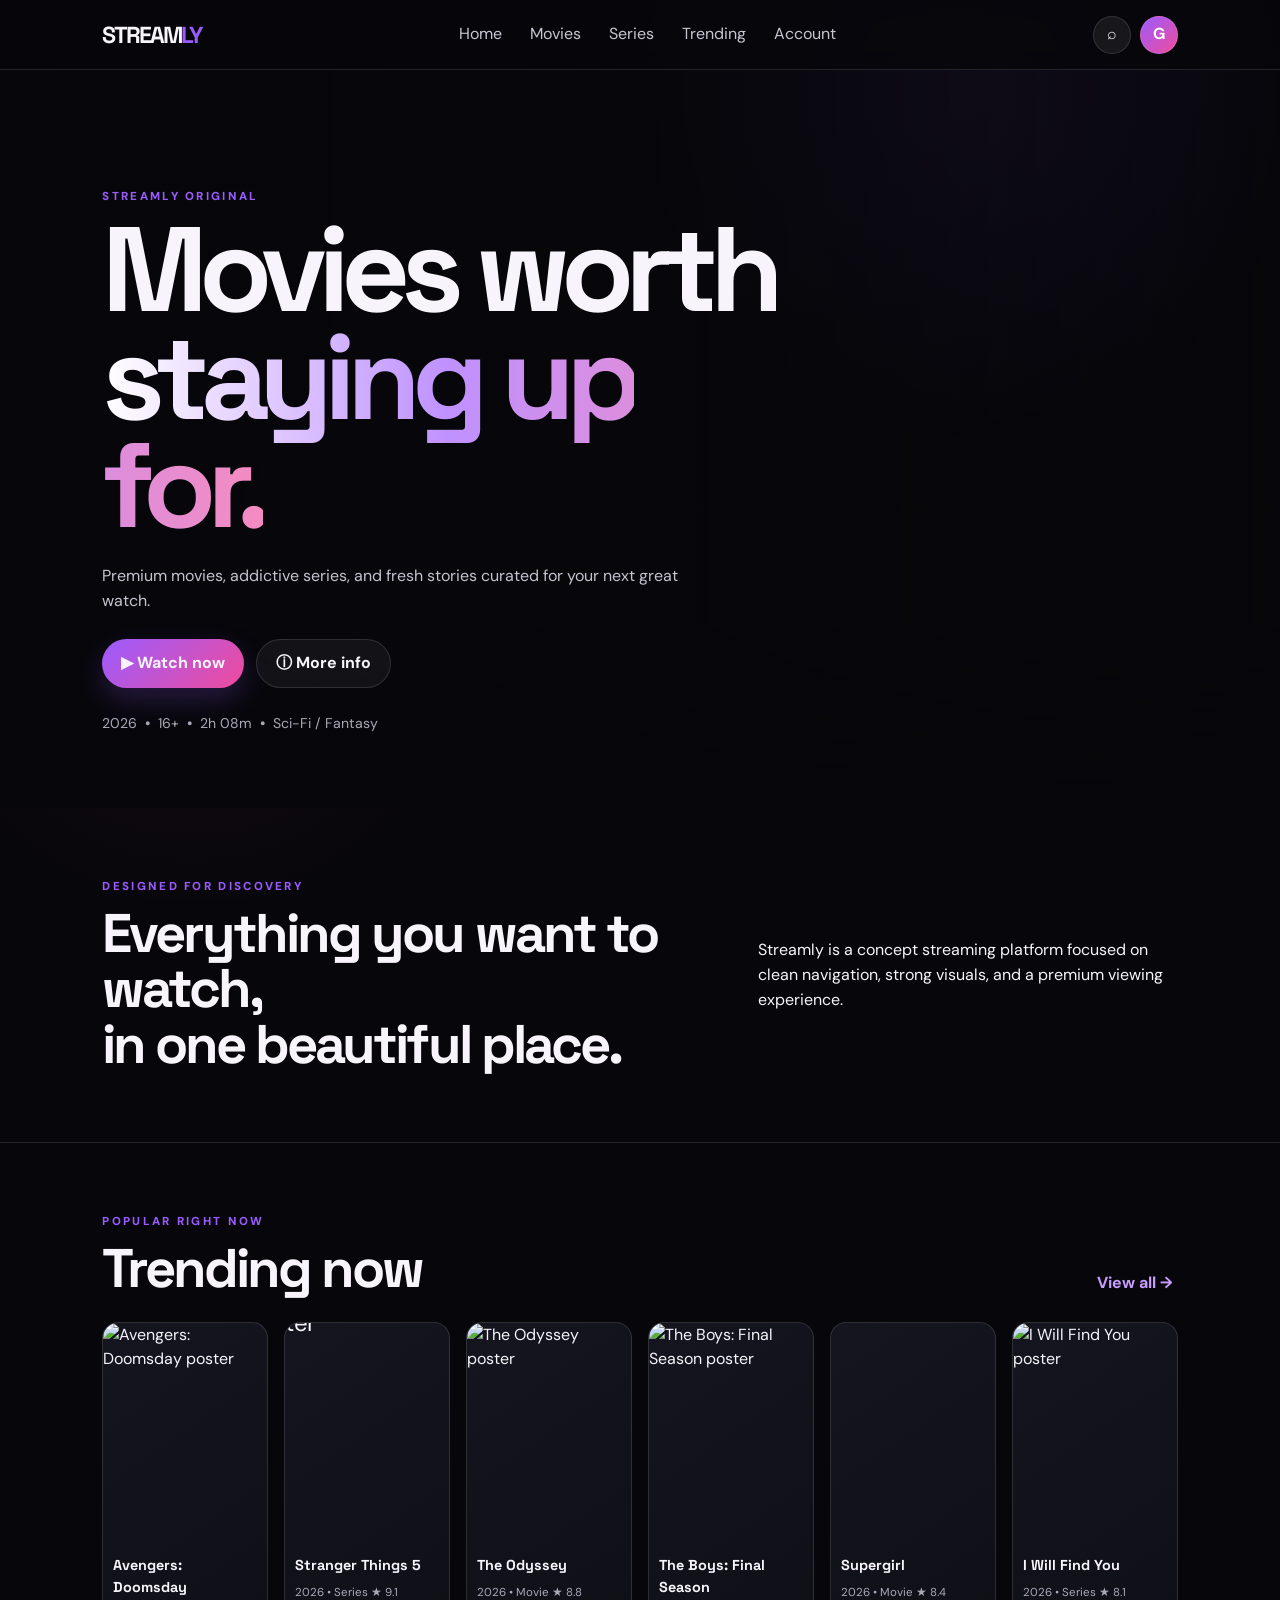
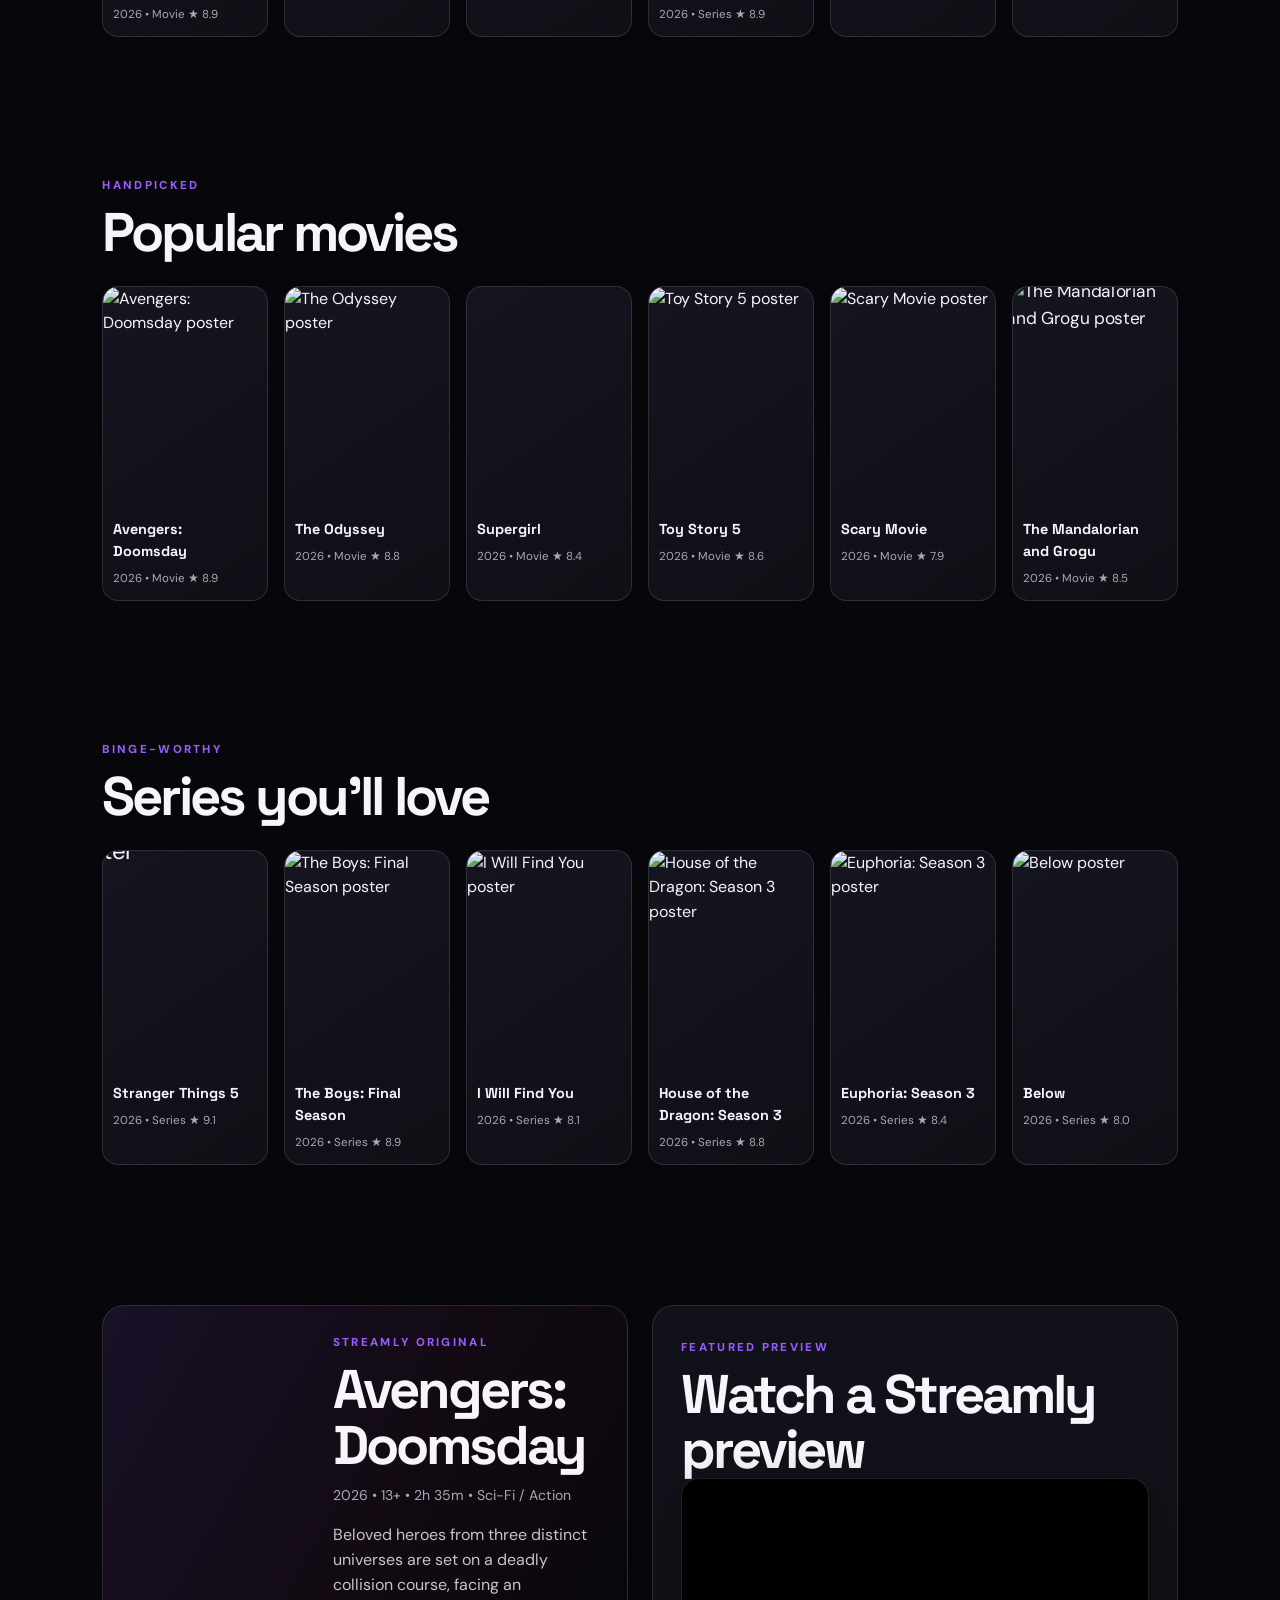
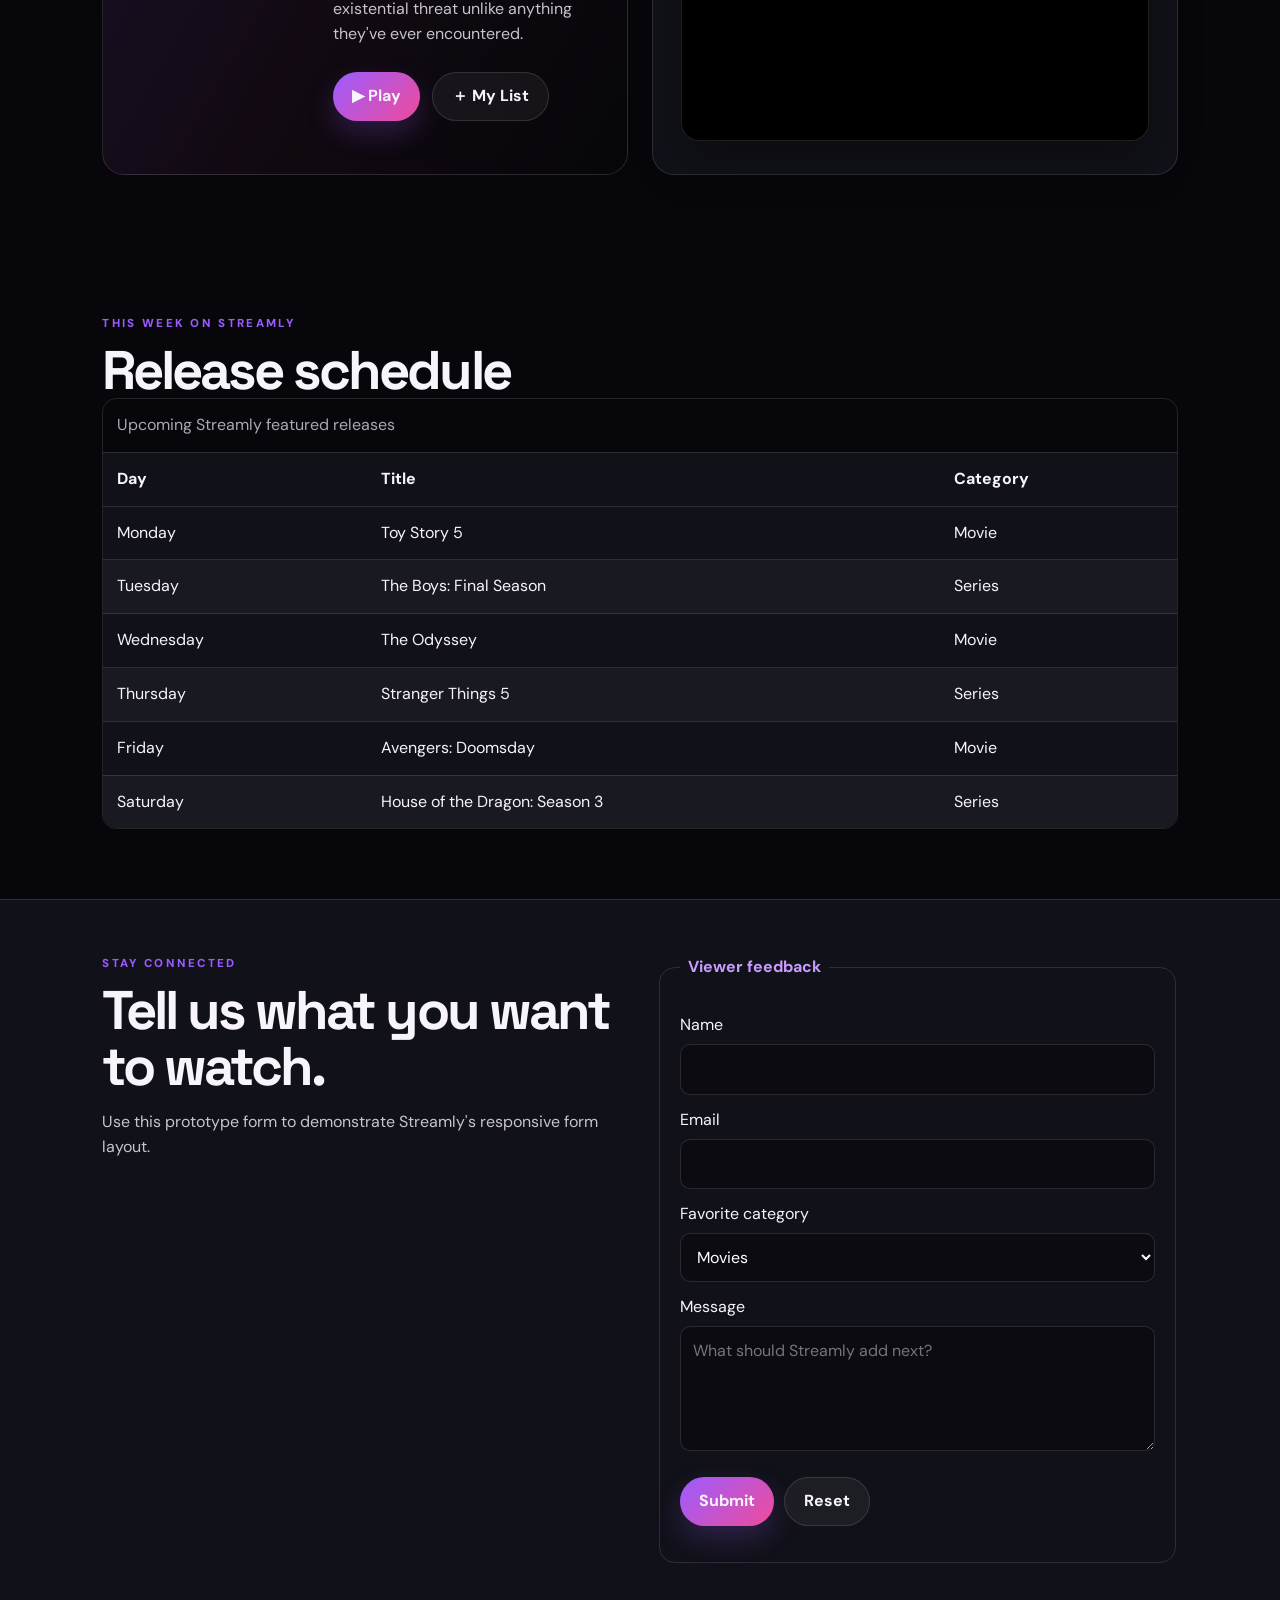
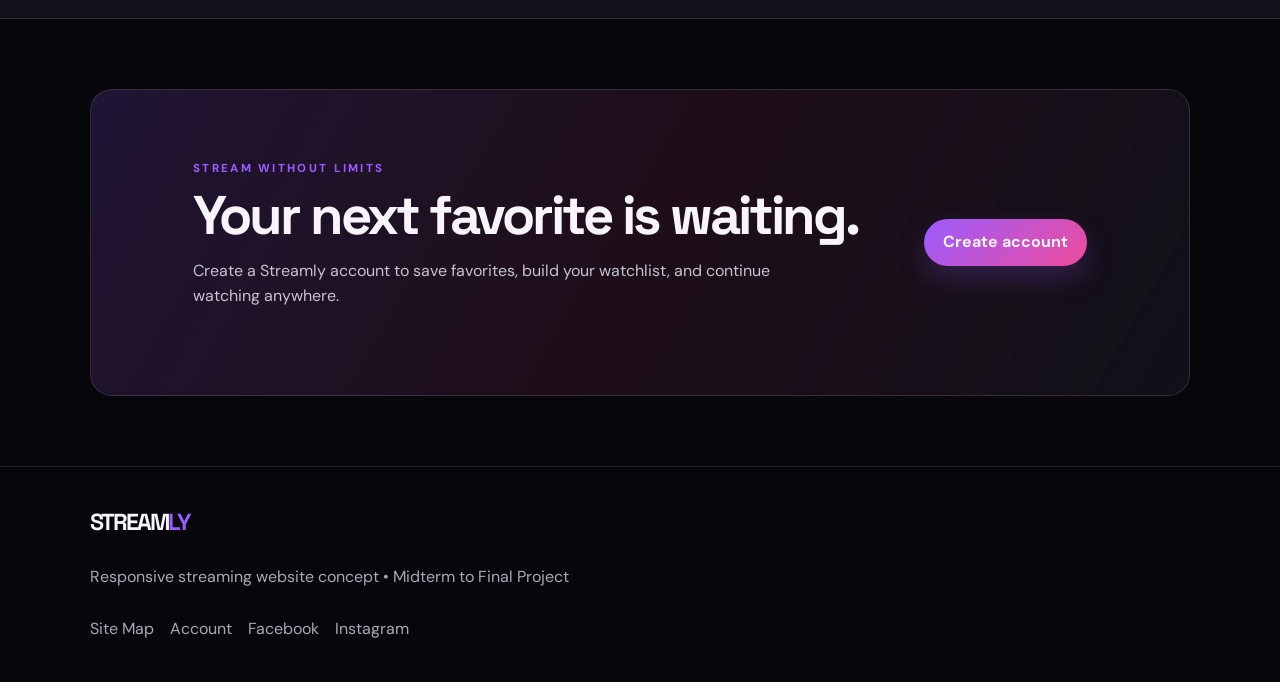
==== index.html @ 37e9ba1f "Add Streamly website" ====
<!DOCTYPE html>
<html lang="en">
<head>
  <meta charset="UTF-8">
  <meta name="viewport" content="width=device-width, initial-scale=1.0">
  <meta name="description" content="Streamly is a responsive streaming discovery website for movies and series.">
  <title>Streamly | Movies, Series & Trending Stories</title>
  <link rel="icon" href="data:image/svg+xml,<svg xmlns='http://www.w3.org/2000/svg' viewBox='0 0 100 100'><text y='.9em' font-size='90'>▶</text></svg>">
  <link rel="preconnect" href="https://fonts.googleapis.com">
  <link rel="preconnect" href="https://fonts.gstatic.com" crossorigin>
  <link href="https://fonts.googleapis.com/css2?family=DM+Sans:wght@400;500;600;700&family=Space+Grotesk:wght@500;600;700&display=swap" rel="stylesheet">
  <link rel="stylesheet" href="style.css">
</head>
<body>
  <a class="skip-link" href="#main">Skip to content</a>

  <header class="nav">
    <a href="#home" class="brand" aria-label="Streamly home">STREAM<span>LY</span></a>
    <button class="menu-toggle" id="menuToggle" aria-label="Open navigation" aria-expanded="false">☰</button>
    <nav id="mainNav" aria-label="Primary navigation">
      <a href="#home">Home</a>
      <a href="#movies">Movies</a>
      <a href="#series">Series</a>
      <a href="#trending">Trending</a>
      <a href="#account">Account</a>
    </nav>
    <div class="nav-right">
      <button id="openSearch" class="icon" aria-label="Search">⌕</button>
      <button class="avatar" id="accountButton" aria-label="Open account">G</button>
    </div>
  </header>

  <main id="main">
    <section id="home" class="hero">
      <div class="hero-copy">
        <span class="kicker">STREAMLY ORIGINAL</span>
        <h1>Movies worth<br><em>staying up for.</em></h1>
        <p>Premium movies, addictive series, and fresh stories curated for your next great watch.</p>
        <div class="actions">
          <button class="btn primary" data-play="Avengers: Doomsday">▶ Watch now</button>
          <a class="btn ghost" href="#details">ⓘ More info</a>
        </div>
        <div class="meta">2026 <b>•</b> 16+ <b>•</b> 2h 08m <b>•</b> Sci-Fi / Fantasy</div>
      </div>
    </section>

    <section class="intro section">
      <div>
        <span class="kicker">DESIGNED FOR DISCOVERY</span>
        <h2>Everything you want to watch,<br>in one beautiful place.</h2>
      </div>
      <p>Streamly is a concept streaming platform focused on clean navigation, strong visuals, and a premium viewing experience.</p>
    </section>

    <section id="trending" class="section">
      <div class="section-head">
        <div><span class="kicker">POPULAR RIGHT NOW</span><h2>Trending now</h2></div>
        <button class="text-btn" id="showAll">View all →</button>
      </div>
      <div id="trendingGrid" class="grid"></div>
    </section>

    <section id="movies" class="section">
      <div class="section-head">
        <div><span class="kicker">HANDPICKED</span><h2>Popular movies</h2></div>
      </div>
      <div id="moviesGrid" class="grid"></div>
    </section>

    <section id="series" class="section">
      <div class="section-head">
        <div><span class="kicker">BINGE-WORTHY</span><h2>Series you'll love</h2></div>
      </div>
      <div id="seriesGrid" class="grid"></div>
    </section>

    <section id="details" class="details section">
      <div class="detail-art" aria-hidden="true"></div>
      <div class="detail-copy">
        <span class="kicker">STREAMLY ORIGINAL</span>
        <h2>Avengers: Doomsday</h2>
        <div class="meta">2026 • 13+ • 2h 35m • Sci-Fi / Action</div>
        <p>Beloved heroes from three distinct universes are set on a deadly collision course, facing an existential threat unlike anything they've ever encountered.</p>
        <div class="actions">
          <button class="btn primary" data-play="Avengers: Doomsday">▶ Play</button>
          <button class="btn ghost" id="addWatch">＋ My List</button>
        </div>
      </div>
    </section>

    <section class="video-section section" aria-labelledby="preview-heading">
      <span class="kicker">FEATURED PREVIEW</span>
      <h2 id="preview-heading">Watch a Streamly preview</h2>
      <iframe
        src="https://www.youtube.com/embed/X1aFkAkFASk"
        title="Streamly featured preview"
        loading="lazy"
        allow="accelerometer; autoplay; clipboard-write; encrypted-media; gyroscope; picture-in-picture; web-share"
        referrerpolicy="strict-origin-when-cross-origin"
        allowfullscreen></iframe>
    </section>

    <section class="schedule section" aria-labelledby="schedule-heading">
      <span class="kicker">THIS WEEK ON STREAMLY</span>
      <h2 id="schedule-heading">Release schedule</h2>
      <div class="table-wrap">
        <table>
          <caption>Upcoming Streamly featured releases</caption>
          <thead><tr><th>Day</th><th>Title</th><th>Category</th></tr></thead>
          <tbody>
            <tr><td>Monday</td><td>Toy Story 5</td><td>Movie</td></tr>
            <tr><td>Tuesday</td><td>The Boys: Final Season</td><td>Series</td></tr>
            <tr><td>Wednesday</td><td>The Odyssey</td><td>Movie</td></tr>
            <tr><td>Thursday</td><td>Stranger Things 5</td><td>Series</td></tr>
            <tr><td>Friday</td><td>Avengers: Doomsday</td><td>Movie</td></tr>
            <tr><td>Saturday</td><td>House of the Dragon: Season 3</td><td>Series</td></tr>
          </tbody>
        </table>
      </div>
    </section>

    <section class="mobile-schedule section" aria-label="Mobile release schedule">
      <h2>This week</h2>
      <ul>
        <li><strong>Mon</strong> — Toy Story 5 · Movie</li>
        <li><strong>Tue</strong> — The Boys: Final Season · Series</li>
        <li><strong>Wed</strong> — The Odyssey · Movie</li>
        <li><strong>Thu</strong> — Stranger Things 5 · Series</li>
        <li><strong>Fri</strong> — Avengers: Doomsday · Movie</li>
        <li><strong>Sat</strong> — House of the Dragon: Season 3 · Series</li>
      </ul>
    </section>

    <section class="feedback section" aria-labelledby="feedback-heading">
      <div>
        <span class="kicker">STAY CONNECTED</span>
        <h2 id="feedback-heading">Tell us what you want to watch.</h2>
        <p>Use this prototype form to demonstrate Streamly's responsive form layout.</p>
      </div>
      <form id="feedbackForm">
        <fieldset>
          <legend>Viewer feedback</legend>
          <label for="name">Name</label>
          <input id="name" name="name" type="text" required>
          <label for="email">Email</label>
          <input id="email" name="email" type="email" required>
          <label for="interest">Favorite category</label>
          <select id="interest" name="interest">
            <option>Movies</option><option>Series</option><option>Documentaries</option><option>Animation</option>
          </select>
          <label for="message">Message</label>
          <textarea id="message" name="message" rows="4" placeholder="What should Streamly add next?"></textarea>
          <div class="form-actions"><button class="btn primary" type="submit">Submit</button><button class="btn ghost" type="reset">Reset</button></div>
          <p id="formStatus" role="status"></p>
        </fieldset>
      </form>
    </section>

    <section class="login-card section" id="account">
      <div>
        <span class="kicker">STREAM WITHOUT LIMITS</span>
        <h2>Your next favorite is waiting.</h2>
        <p>Create a Streamly account to save favorites, build your watchlist, and continue watching anywhere.</p>
      </div>
      <button class="btn primary" id="createAccount">Create account</button>
    </section>
  </main>

  <footer>
    <div class="brand">STREAM<span>LY</span></div>
    <p>Responsive streaming website concept • Midterm to Final Project</p>
    <div class="footer-links">
      <a href="sitemap.html">Site Map</a>
      <a href="#account">Account</a>
      <a href="https://www.facebook.com/" aria-label="Facebook">Facebook</a>
      <a href="https://www.instagram.com/" aria-label="Instagram">Instagram</a>
    </div>
  </footer>

  <div id="searchModal" class="modal" aria-hidden="true">
    <div class="modal-card" role="dialog" aria-modal="true" aria-labelledby="searchHeading">
      <button class="close" data-close="searchModal" aria-label="Close search">×</button>
      <span class="kicker">SEARCH STREAMLY</span>
      <h2 id="searchHeading">Find something to watch</h2>
      <label class="sr-only" for="search">Search movies and series</label>
      <input id="search" placeholder="Search movies and series...">
      <div id="results"></div>
    </div>
  </div>

  <div id="playerModal" class="modal" aria-hidden="true">
    <div class="player-card" role="dialog" aria-modal="true" aria-labelledby="playerTitle">
      <button class="close" data-close="playerModal" aria-label="Close player">×</button>
      <div class="player-screen" id="playerScreen"><div class="big-play">▶</div></div>
      <span class="kicker">NOW PLAYING</span>
      <h2 id="playerTitle">Avengers: Doomsday</h2>
      <p>Interactive prototype player screen.</p>
    </div>
  </div>

  <script src="script.js"></script>
</body>
</html>
---- style.css ----
/* STREAMLY — mobile-first responsive stylesheet (consolidated) */

/* ===== Variables & reset ===== */
:root {
  --bg: #07070b;
  --panel: #111119;
  --panel2: #171722;
  --line: rgba(255, 255, 255, .12);
  --text: #f7f5fb;
  --muted: #aaa8b7;
  --purple: #9b5cff;
  --pink: #ef4b9b;
  --focus: #f6bf3c;
}

* { box-sizing: border-box; }

html { scroll-behavior: smooth; }

body {
  margin: 0;
  background: var(--bg);
  color: var(--text);
  font-family: "DM Sans", sans-serif;
  line-height: 1.55;
}

img, video { max-width: 100%; display: block; }

a { text-decoration: none; color: inherit; }

button, input, select, textarea { font: inherit; }

.skip-link { position: absolute; left: -999px; top: 8px; }
.skip-link:focus {
  left: 8px;
  z-index: 100;
  background: #fff;
  color: #000;
  padding: 10px;
  border-radius: 8px;
}

body:before {
  content: "";
  position: fixed;
  inset: 0;
  pointer-events: none;
  background:
    radial-gradient(circle at 75% 10%, rgba(155, 92, 255, .10), transparent 28%),
    radial-gradient(circle at 15% 70%, rgba(239, 75, 155, .06), transparent 25%);
  z-index: -1;
}

/* ===== Navigation ===== */
.nav {
  position: sticky;
  top: 0;
  min-height: 70px;
  padding: 0 6%;
  display: flex;
  align-items: center;
  justify-content: space-between;
  gap: 14px;
  z-index: 50;
  background: rgba(7, 7, 11, .92);
  backdrop-filter: blur(10px);
  border-bottom: 1px solid var(--line);
}

.brand {
  font: 700 1.45rem "Space Grotesk", sans-serif;
  letter-spacing: -.08em;
}

.brand span, .kicker { color: var(--purple); }

nav {
  display: none;
  position: absolute;
  left: 0;
  right: 0;
  top: 70px;
  padding: 16px 6%;
  background: var(--panel);
  border-bottom: 1px solid var(--line);
  flex-direction: column;
  gap: 10px;
}

nav.open { display: flex; }

nav a { padding: 8px 0; color: #c8c6d0; }

.nav-right { display: flex; gap: 9px; }

.icon, .avatar, .menu-toggle {
  width: 38px;
  height: 38px;
  border: 1px solid var(--line);
  border-radius: 50%;
  color: white;
  background: #ffffff12;
  cursor: pointer;
}

.menu-toggle { display: grid; place-items: center; }

.avatar {
  background: linear-gradient(135deg, var(--purple), var(--pink));
  font-weight: 700;
}

/* ===== Hero ===== */
.hero {
  min-height: 82vh;
  padding: 115px 8% 70px;
  display: flex;
  align-items: center;
  background:
    linear-gradient(90deg, #07070b 0%, #07070bd9 44%, #07070b44 100%),
    linear-gradient(0deg, #07070b 0%, transparent 25%),
    url("https://images.unsplash.com/photo-1485846234645-a62644f84728?auto=format&fit=crop&w=1900&q=85") center/cover;
}

.hero-copy { max-width: 680px; }

.kicker {
  display: block;
  font-size: .72rem;
  font-weight: 800;
  letter-spacing: .2em;
  margin-bottom: 10px;
}

.hero h1, h1, h2, h3 { font-family: "Space Grotesk", sans-serif; }

.hero h1 {
  font-size: clamp(3.1rem, 12vw, 7.5rem);
  line-height: .9;
  letter-spacing: -.075em;
  margin: 0 0 24px;
}

.hero h1 em {
  font-style: normal;
  background: linear-gradient(90deg, #fff, #bf91ff, #f58bc0);
  background-clip: text;
  -webkit-background-clip: text;
  color: transparent;
}

.hero p, .detail-copy p, .login-card p, .feedback p {
  color: #c6c4ce;
  max-width: 580px;
}

/* ===== Buttons ===== */
.actions {
  display: flex;
  flex-wrap: wrap;
  gap: 12px;
  margin: 25px 0;
}

.btn {
  display: inline-flex;
  align-items: center;
  justify-content: center;
  min-height: 46px;
  padding: 11px 19px;
  border-radius: 999px;
  border: 1px solid var(--line);
  color: var(--text);
  font-weight: 700;
  cursor: pointer;
}

.primary {
  border: 0;
  background: linear-gradient(135deg, var(--purple), var(--pink));
  box-shadow: 0 12px 28px rgba(155, 92, 255, .22);
}

.ghost { background: rgba(255, 255, 255, .05); }

.meta {
  color: #aaa8b7;
  font-size: .88rem;
  display: flex;
  gap: 8px;
  flex-wrap: wrap;
}

/* ===== Sections ===== */
.section { padding: 70px 7%; }

.intro {
  display: grid;
  gap: 25px;
  border-bottom: 1px solid var(--line);
}

.intro h2, .section h2 {
  font-size: clamp(2rem, 5vw, 3.4rem);
  line-height: 1.02;
  letter-spacing: -.055em;
  margin: 0;
}

.section-head {
  display: flex;
  align-items: end;
  justify-content: space-between;
  gap: 20px;
  margin-bottom: 25px;
}

.text-btn {
  background: none;
  border: 0;
  color: #c99cff;
  font-weight: 700;
  cursor: pointer;
}

/* ===== Cards / grid ===== */
.grid {
  display: grid;
  grid-template-columns: repeat(2, minmax(0, 1fr));
  gap: 14px;
}

.card {
  background: linear-gradient(145deg, #151520, #0f0f16);
  border: 1px solid var(--line);
  border-radius: 16px;
  overflow: hidden;
  transition: transform .25s, box-shadow .25s;
}

.poster {
  margin: 0;
  aspect-ratio: 2/2.7;
  position: relative;
  overflow: hidden;
}

.poster img {
  width: 100%;
  height: 100%;
  object-fit: cover;
  transition: transform .35s;
}

/* Crop out the white frame baked into these poster files */
.poster img[alt^="Stranger Things 5"] { scale: 1.5; }
.poster img[alt^="Supergirl"] { scale: 1.42; }
.poster img[alt^="The Mandalorian"] { scale: 1.08; }

.play {
  position: absolute;
  left: 50%;
  top: 50%;
  transform: translate(-50%, -50%) scale(.9);
  width: 50px;
  height: 50px;
  border: 0;
  border-radius: 50%;
  background: #ffffffdc;
  color: #12121a;
  opacity: 0;
  cursor: pointer;
}

.card-info { padding: 12px; }

.card h3 { margin: 0 0 3px; font-size: 1rem; }

.card small { color: var(--muted); }

/* ===== Details + video ===== */
.details {
  display: grid;
  gap: 30px;
  background: linear-gradient(120deg, rgba(155, 92, 255, .12), rgba(239, 75, 155, .05), transparent);
}

.detail-art {
  min-height: 280px;
  border-radius: 20px;
  background: url("https://kimi-web-img.kimi.ai/img/m.media-amazon.com/e79cd769f4aa8137460dffd5020e8d9ed5634e03.jpg") center top / cover;
}

.detail-copy { align-self: center; }

.detail-copy .meta { margin: 12px 0 14px; }

.video-section video,
.video-section iframe {
  width: 100%;
  border: 1px solid var(--line);
  border-radius: 18px;
  background: #000;
  box-shadow: 0 18px 50px rgba(0, 0, 0, .35);
}

.media-note { color: var(--muted); font-size: .86rem; }

/* Featured pair wrapper (created by script.js) */
.compact-feature-grid {
  display: grid;
  grid-template-columns: 1fr;
  gap: 24px;
  align-items: stretch;
  width: 100%;
  max-width: none;
  margin: 0;
  padding: 70px 7%;
}

.compact-feature-grid .details,
.compact-feature-grid .video-section {
  max-width: none;
  min-width: 0;
  height: 100%;
  margin: 0;
  padding: 28px;
  border: 1px solid var(--line);
  border-radius: 22px;
}

/* Details card: portrait art left, text right */
.compact-feature-grid .details {
  grid-template-columns: minmax(0, .8fr) minmax(0, 1.2fr);
  gap: 24px;
  align-items: center;
}

.compact-feature-grid .detail-art {
  min-height: 0;
  aspect-ratio: 3 / 4;
  width: 100%;
}

/* Video card fills its column */
.compact-feature-grid .video-section {
  display: flex;
  flex-direction: column;
  justify-content: center;
  background: var(--panel);
}

.compact-feature-grid .video-section video,
.compact-feature-grid .video-section iframe {
  width: 100%;
  height: auto;
  max-height: none;
  aspect-ratio: 16 / 9;
  object-fit: cover;
}

/* ===== Schedule table ===== */
.table-wrap {
  overflow: auto;
  border: 1px solid var(--line);
  border-radius: 14px;
}

table {
  width: 100%;
  border-collapse: collapse;
  min-width: 560px;
  background: var(--panel);
}

caption { text-align: left; padding: 14px; color: var(--muted); }

th, td { padding: 14px; text-align: left; border-top: 1px solid var(--line); }

tbody tr:nth-child(even) { background: rgba(255, 255, 255, .035); }

.mobile-schedule ul { padding: 0; margin: 20px 0; list-style: none; }
.mobile-schedule li { padding: 12px 0; border-bottom: 1px solid var(--line); }

/* ===== Feedback form ===== */
.feedback {
  display: grid;
  gap: 30px;
  align-items: start;
  background: var(--panel);
  border-top: 1px solid var(--line);
  border-bottom: 1px solid var(--line);
}

.feedback > :first-child,
.feedback > :last-child { align-self: start; }

form { max-width: 620px; }

fieldset {
  border: 1px solid var(--line);
  border-radius: 16px;
  padding: 20px;
}

legend { padding: 0 8px; color: #c99cff; font-weight: 700; }

label { display: block; margin: 13px 0 6px; }

input, select, textarea {
  width: 100%;
  padding: 12px;
  border-radius: 10px;
  border: 1px solid var(--line);
  background: #0b0b11;
  color: white;
}

.form-actions { display: flex; gap: 10px; margin-top: 18px; }

/* ===== Account CTA ===== */
.login-card {
  margin: 70px 7%;
  padding: 32px;
  border: 1px solid var(--line);
  border-radius: 22px;
  background: linear-gradient(120deg, rgba(155, 92, 255, .17), rgba(239, 75, 155, .10), #111119);
  display: flex;
  flex-direction: column;
  gap: 22px;
  align-items: flex-start;
}

.login-card h2 { margin: 0; }
.login-card .btn { white-space: nowrap; }

/* ===== Footer ===== */
footer {
  padding: 40px 7%;
  border-top: 1px solid var(--line);
  display: grid;
  gap: 12px;
  color: var(--muted);
}

footer .brand { color: var(--text); }

.footer-links { display: flex; flex-wrap: wrap; gap: 16px; }

/* ===== Modals ===== */
.modal {
  position: fixed;
  inset: 0;
  background: rgba(0, 0, 0, .78);
  display: none;
  place-items: center;
  padding: 20px;
  z-index: 100;
}

.modal.active { display: grid; animation: fade .18s ease; }

.modal-card, .player-card {
  position: relative;
  width: min(700px, 100%);
  background: #111119;
  border: 1px solid var(--line);
  border-radius: 20px;
  padding: 28px;
  box-shadow: 0 30px 90px rgba(0, 0, 0, .5);
}

.close {
  position: absolute;
  right: 14px;
  top: 12px;
  width: 36px;
  height: 36px;
  border: 0;
  border-radius: 50%;
  background: #ffffff12;
  color: white;
  font-size: 1.5rem;
  cursor: pointer;
}

.modal input { margin: 10px 0; }

.result { padding: 12px; border-bottom: 1px solid var(--line); cursor: pointer; }

.player-screen {
  aspect-ratio: 16/9;
  border-radius: 12px;
  background:
    radial-gradient(circle at center, rgba(155, 92, 255, .5), transparent 30%),
    var(--preview-bg, url("https://kimi-web-img.kimi.ai/img/m.media-amazon.com/e79cd769f4aa8137460dffd5020e8d9ed5634e03.jpg")) center/cover;
  display: grid;
  place-items: center;
  margin-bottom: 20px;
}

.big-play {
  width: 72px;
  height: 72px;
  border-radius: 50%;
  display: grid;
  place-items: center;
  background: #ffffffdf;
  color: #111;
  font-size: 1.5rem;
}

/* ===== Utilities ===== */
.sr-only {
  position: absolute;
  width: 1px;
  height: 1px;
  overflow: hidden;
  clip: rect(0, 0, 0, 0);
  white-space: nowrap;
}

.hidden { display: none !important; }

@keyframes fade {
  from { opacity: 0; transform: translateY(8px); }
  to   { opacity: 1; transform: none; }
}

/* =====================================================
   TABLET (600px+)
   ===================================================== */
@media (min-width: 600px) {
  .menu-toggle { display: none; }

  nav {
    position: static;
    display: flex;
    flex-direction: row;
    padding: 0;
    background: none;
    border: 0;
    gap: 20px;
  }

  .nav { padding: 0 7%; }

  .grid { grid-template-columns: repeat(3, minmax(0, 1fr)); }

  .intro, .details, .feedback {
    grid-template-columns: 1.2fr .8fr;
    align-items: center;
  }

  .login-card {
    flex-direction: row;
    justify-content: space-between;
    align-items: center;
  }

  .mobile-schedule { display: none; }
}

/* =====================================================
   DESKTOP (900px+)
   ===================================================== */
@media (min-width: 900px) {
  .nav { padding: 0 8%; }

  nav { gap: 28px; }

  .grid {
    grid-template-columns: repeat(6, minmax(0, 1fr));
    gap: 16px;
  }

  .card-info { padding: 10px; }
  .card h3 { font-size: .9rem; }
  .card small { font-size: .72rem; }

  .section { padding: 70px 8%; }

  .details { grid-template-columns: 1.05fr .95fr; gap: 24px; }

  .feedback {
    grid-template-columns: 1fr 1fr;
    gap: 34px;
    padding-top: 55px;
    padding-bottom: 55px;
  }

  .feedback form { width: 100%; max-width: none; }

  /* Featured pair side by side */
  .compact-feature-grid {
    grid-template-columns: 1fr 1fr;
    padding: 70px 8%;
  }

  .card:hover {
    transform: translateY(-7px);
    box-shadow: 0 18px 40px rgba(0, 0, 0, .3);
  }

  .card:hover .poster img { transform: scale(1.06); }

  .card:hover .play {
    opacity: 1;
    transform: translate(-50%, -50%) scale(1);
  }

  nav a:hover, .footer-links a:hover { color: white; }

  .btn:hover { filter: brightness(1.1); transform: translateY(-1px); }
}

/* =====================================================
   LARGE DESKTOP (1300px+)
   ===================================================== */
@media (min-width: 1300px) {
  .section { padding-left: 8%; padding-right: 8%; }
  .nav { padding-left: 8%; padding-right: 8%; }
  .grid { gap: 22px; }
  .card-info { padding: 13px 14px; }
}

/* =====================================================
   PHONE (max 599px)
   ===================================================== */
@media (max-width: 599px) {
  .grid { grid-template-columns: repeat(2, minmax(0, 1fr)); }

  .table-wrap { display: none; }

  .feedback { grid-template-columns: 1fr; }

  .compact-feature-grid .details { grid-template-columns: 1fr; }

  .compact-feature-grid .detail-art { aspect-ratio: 16 / 9; }
}

/* =====================================================
   PRINT
   ===================================================== */
@media print {
  * {
    background: transparent !important;
    color: #000 !important;
    box-shadow: none !important;
  }

  .nav, .modal, .menu-toggle, .nav-right, .actions,
  .video-section, form, footer .footer-links {
    display: none !important;
  }

  body { font-size: 11pt; }

  .hero { min-height: auto; padding: 20px 0; }

  .section, .login-card { padding: 18px 0; margin: 0; border: 0; }

  .grid { grid-template-columns: repeat(2, 1fr); }

  .card { break-inside: avoid; border: 1px solid #777; }

  .detail-art { display: none; }

  a[href]:after { content: " (" attr(href) ")"; font-size: 8pt; }
}
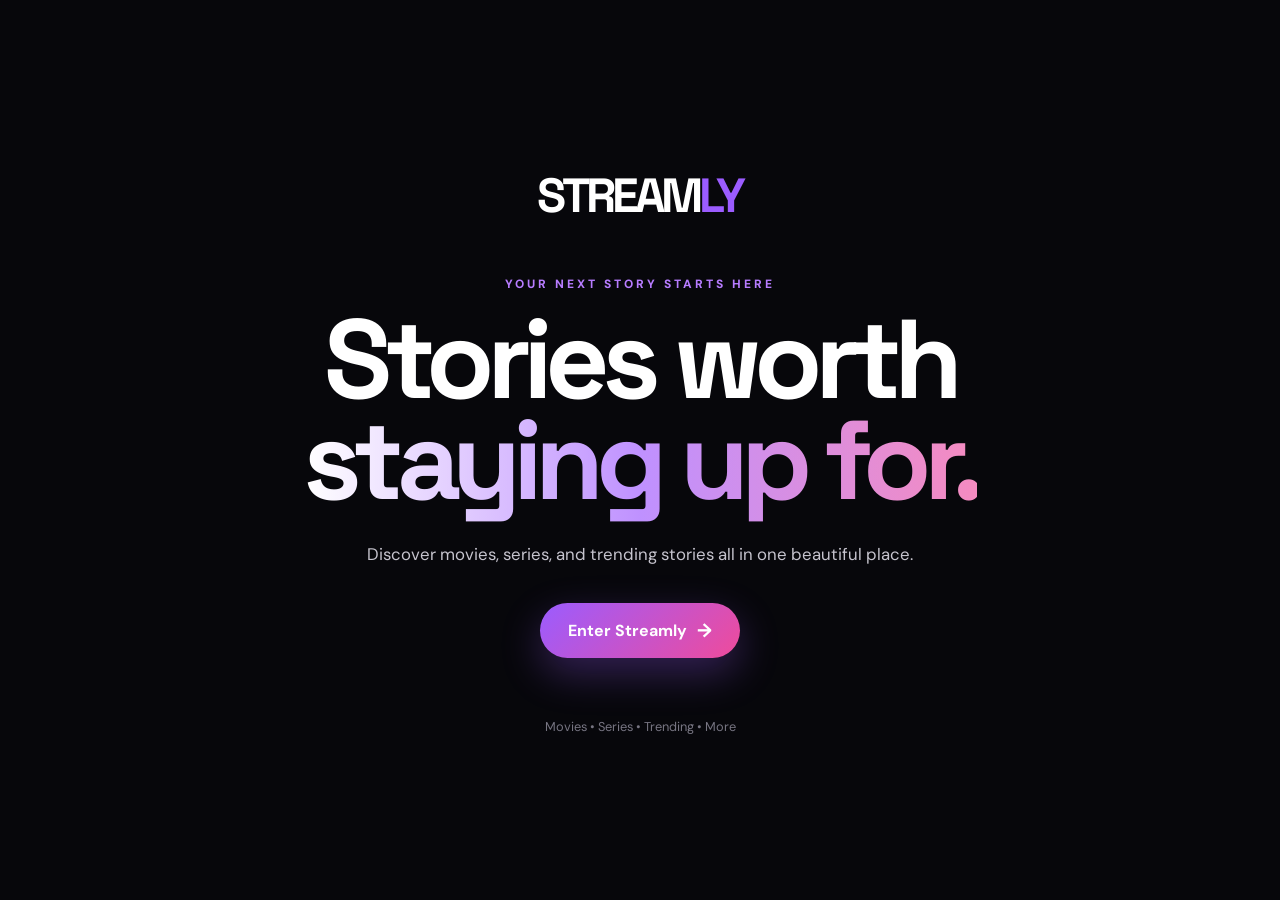
==== commit 71bd0e22: "Streamly site" ====
--- a/index.html
+++ b/index.html
@@ -1,203 +1,58 @@
 <!DOCTYPE html>
 <html lang="en">
 <head>
-  <meta charset="UTF-8">
-  <meta name="viewport" content="width=device-width, initial-scale=1.0">
-  <meta name="description" content="Streamly is a responsive streaming discovery website for movies and series.">
-  <title>Streamly | Movies, Series & Trending Stories</title>
-  <link rel="icon" href="data:image/svg+xml,<svg xmlns='http://www.w3.org/2000/svg' viewBox='0 0 100 100'><text y='.9em' font-size='90'>▶</text></svg>">
-  <link rel="preconnect" href="https://fonts.googleapis.com">
-  <link rel="preconnect" href="https://fonts.gstatic.com" crossorigin>
-  <link href="https://fonts.googleapis.com/css2?family=DM+Sans:wght@400;500;600;700&family=Space+Grotesk:wght@500;600;700&display=swap" rel="stylesheet">
-  <link rel="stylesheet" href="style.css">
+    <meta charset="UTF-8">
+    <meta name="viewport" content="width=device-width, initial-scale=1.0">
+
+    <title>Streamly | Watch Something Great</title>
+
+    <link rel="preconnect" href="https://fonts.googleapis.com">
+    <link rel="preconnect" href="https://fonts.gstatic.com" crossorigin>
+
+    <link
+        href="https://fonts.googleapis.com/css2?family=DM+Sans:wght@400;500;600;700&family=Space+Grotesk:wght@500;600;700&display=swap"
+        rel="stylesheet"
+    >
+
+    <link rel="stylesheet" href="./landing.css">
 </head>
+
 <body>
-  <a class="skip-link" href="#main">Skip to content</a>
 
-  <header class="nav">
-    <a href="#home" class="brand" aria-label="Streamly home">STREAM<span>LY</span></a>
-    <button class="menu-toggle" id="menuToggle" aria-label="Open navigation" aria-expanded="false">☰</button>
-    <nav id="mainNav" aria-label="Primary navigation">
-      <a href="#home">Home</a>
-      <a href="#movies">Movies</a>
-      <a href="#series">Series</a>
-      <a href="#trending">Trending</a>
-      <a href="#account">Account</a>
-    </nav>
-    <div class="nav-right">
-      <button id="openSearch" class="icon" aria-label="Search">⌕</button>
-      <button class="avatar" id="accountButton" aria-label="Open account">G</button>
-    </div>
-  </header>
+    <main class="landing">
 
-  <main id="main">
-    <section id="home" class="hero">
-      <div class="hero-copy">
-        <span class="kicker">STREAMLY ORIGINAL</span>
-        <h1>Movies worth<br><em>staying up for.</em></h1>
-        <p>Premium movies, addictive series, and fresh stories curated for your next great watch.</p>
-        <div class="actions">
-          <button class="btn primary" data-play="Avengers: Doomsday">▶ Watch now</button>
-          <a class="btn ghost" href="#details">ⓘ More info</a>
+        <div class="content">
+
+            <div class="logo">
+                STREAM<span>LY</span>
+            </div>
+
+            <span class="kicker">
+                YOUR NEXT STORY STARTS HERE
+            </span>
+
+            <h1>
+                Stories worth<br>
+                <em>staying up for.</em>
+            </h1>
+
+            <p class="description">
+                Discover movies, series, and trending stories
+                all in one beautiful place.
+            </p>
+
+            <a href="./home.html" class="enter-btn">
+                Enter Streamly
+                <span class="arrow">→</span>
+            </a>
+
+            <p class="footer-text">
+                Movies • Series • Trending • More
+            </p>
+
         </div>
-        <div class="meta">2026 <b>•</b> 16+ <b>•</b> 2h 08m <b>•</b> Sci-Fi / Fantasy</div>
-      </div>
-    </section>
 
-    <section class="intro section">
-      <div>
-        <span class="kicker">DESIGNED FOR DISCOVERY</span>
-        <h2>Everything you want to watch,<br>in one beautiful place.</h2>
-      </div>
-      <p>Streamly is a concept streaming platform focused on clean navigation, strong visuals, and a premium viewing experience.</p>
-    </section>
+    </main>
 
-    <section id="trending" class="section">
-      <div class="section-head">
-        <div><span class="kicker">POPULAR RIGHT NOW</span><h2>Trending now</h2></div>
-        <button class="text-btn" id="showAll">View all →</button>
-      </div>
-      <div id="trendingGrid" class="grid"></div>
-    </section>
-
-    <section id="movies" class="section">
-      <div class="section-head">
-        <div><span class="kicker">HANDPICKED</span><h2>Popular movies</h2></div>
-      </div>
-      <div id="moviesGrid" class="grid"></div>
-    </section>
-
-    <section id="series" class="section">
-      <div class="section-head">
-        <div><span class="kicker">BINGE-WORTHY</span><h2>Series you'll love</h2></div>
-      </div>
-      <div id="seriesGrid" class="grid"></div>
-    </section>
-
-    <section id="details" class="details section">
-      <div class="detail-art" aria-hidden="true"></div>
-      <div class="detail-copy">
-        <span class="kicker">STREAMLY ORIGINAL</span>
-        <h2>Avengers: Doomsday</h2>
-        <div class="meta">2026 • 13+ • 2h 35m • Sci-Fi / Action</div>
-        <p>Beloved heroes from three distinct universes are set on a deadly collision course, facing an existential threat unlike anything they've ever encountered.</p>
-        <div class="actions">
-          <button class="btn primary" data-play="Avengers: Doomsday">▶ Play</button>
-          <button class="btn ghost" id="addWatch">＋ My List</button>
-        </div>
-      </div>
-    </section>
-
-    <section class="video-section section" aria-labelledby="preview-heading">
-      <span class="kicker">FEATURED PREVIEW</span>
-      <h2 id="preview-heading">Watch a Streamly preview</h2>
-      <iframe
-        src="https://www.youtube.com/embed/X1aFkAkFASk"
-        title="Streamly featured preview"
-        loading="lazy"
-        allow="accelerometer; autoplay; clipboard-write; encrypted-media; gyroscope; picture-in-picture; web-share"
-        referrerpolicy="strict-origin-when-cross-origin"
-        allowfullscreen></iframe>
-    </section>
-
-    <section class="schedule section" aria-labelledby="schedule-heading">
-      <span class="kicker">THIS WEEK ON STREAMLY</span>
-      <h2 id="schedule-heading">Release schedule</h2>
-      <div class="table-wrap">
-        <table>
-          <caption>Upcoming Streamly featured releases</caption>
-          <thead><tr><th>Day</th><th>Title</th><th>Category</th></tr></thead>
-          <tbody>
-            <tr><td>Monday</td><td>Toy Story 5</td><td>Movie</td></tr>
-            <tr><td>Tuesday</td><td>The Boys: Final Season</td><td>Series</td></tr>
-            <tr><td>Wednesday</td><td>The Odyssey</td><td>Movie</td></tr>
-            <tr><td>Thursday</td><td>Stranger Things 5</td><td>Series</td></tr>
-            <tr><td>Friday</td><td>Avengers: Doomsday</td><td>Movie</td></tr>
-            <tr><td>Saturday</td><td>House of the Dragon: Season 3</td><td>Series</td></tr>
-          </tbody>
-        </table>
-      </div>
-    </section>
-
-    <section class="mobile-schedule section" aria-label="Mobile release schedule">
-      <h2>This week</h2>
-      <ul>
-        <li><strong>Mon</strong> — Toy Story 5 · Movie</li>
-        <li><strong>Tue</strong> — The Boys: Final Season · Series</li>
-        <li><strong>Wed</strong> — The Odyssey · Movie</li>
-        <li><strong>Thu</strong> — Stranger Things 5 · Series</li>
-        <li><strong>Fri</strong> — Avengers: Doomsday · Movie</li>
-        <li><strong>Sat</strong> — House of the Dragon: Season 3 · Series</li>
-      </ul>
-    </section>
-
-    <section class="feedback section" aria-labelledby="feedback-heading">
-      <div>
-        <span class="kicker">STAY CONNECTED</span>
-        <h2 id="feedback-heading">Tell us what you want to watch.</h2>
-        <p>Use this prototype form to demonstrate Streamly's responsive form layout.</p>
-      </div>
-      <form id="feedbackForm">
-        <fieldset>
-          <legend>Viewer feedback</legend>
-          <label for="name">Name</label>
-          <input id="name" name="name" type="text" required>
-          <label for="email">Email</label>
-          <input id="email" name="email" type="email" required>
-          <label for="interest">Favorite category</label>
-          <select id="interest" name="interest">
-            <option>Movies</option><option>Series</option><option>Documentaries</option><option>Animation</option>
-          </select>
-          <label for="message">Message</label>
-          <textarea id="message" name="message" rows="4" placeholder="What should Streamly add next?"></textarea>
-          <div class="form-actions"><button class="btn primary" type="submit">Submit</button><button class="btn ghost" type="reset">Reset</button></div>
-          <p id="formStatus" role="status"></p>
-        </fieldset>
-      </form>
-    </section>
-
-    <section class="login-card section" id="account">
-      <div>
-        <span class="kicker">STREAM WITHOUT LIMITS</span>
-        <h2>Your next favorite is waiting.</h2>
-        <p>Create a Streamly account to save favorites, build your watchlist, and continue watching anywhere.</p>
-      </div>
-      <button class="btn primary" id="createAccount">Create account</button>
-    </section>
-  </main>
-
-  <footer>
-    <div class="brand">STREAM<span>LY</span></div>
-    <p>Responsive streaming website concept • Midterm to Final Project</p>
-    <div class="footer-links">
-      <a href="sitemap.html">Site Map</a>
-      <a href="#account">Account</a>
-      <a href="https://www.facebook.com/" aria-label="Facebook">Facebook</a>
-      <a href="https://www.instagram.com/" aria-label="Instagram">Instagram</a>
-    </div>
-  </footer>
-
-  <div id="searchModal" class="modal" aria-hidden="true">
-    <div class="modal-card" role="dialog" aria-modal="true" aria-labelledby="searchHeading">
-      <button class="close" data-close="searchModal" aria-label="Close search">×</button>
-      <span class="kicker">SEARCH STREAMLY</span>
-      <h2 id="searchHeading">Find something to watch</h2>
-      <label class="sr-only" for="search">Search movies and series</label>
-      <input id="search" placeholder="Search movies and series...">
-      <div id="results"></div>
-    </div>
-  </div>
-
-  <div id="playerModal" class="modal" aria-hidden="true">
-    <div class="player-card" role="dialog" aria-modal="true" aria-labelledby="playerTitle">
-      <button class="close" data-close="playerModal" aria-label="Close player">×</button>
-      <div class="player-screen" id="playerScreen"><div class="big-play">▶</div></div>
-      <span class="kicker">NOW PLAYING</span>
-      <h2 id="playerTitle">Avengers: Doomsday</h2>
-      <p>Interactive prototype player screen.</p>
-    </div>
-  </div>
-
-  <script src="script.js"></script>
 </body>
 </html>
--- a/landing.css
+++ b/landing.css
@@ -0,0 +1,312 @@
+* {
+    box-sizing: border-box;
+    margin: 0;
+    padding: 0;
+}
+
+html {
+    scroll-behavior: smooth;
+}
+
+body {
+    min-height: 100vh;
+
+    font-family: "DM Sans", sans-serif;
+
+    color: #ffffff;
+
+    background: #07070b;
+
+    overflow: hidden;
+}
+
+
+.landing {
+    min-height: 100vh;
+
+    display: flex;
+
+    align-items: center;
+
+    justify-content: center;
+
+    text-align: center;
+
+    padding: 30px;
+
+    background:
+        linear-gradient(
+            90deg,
+            rgba(7, 7, 11, 0.96),
+            rgba(7, 7, 11, 0.68),
+            rgba(7, 7, 11, 0.88)
+        ),
+
+        linear-gradient(
+            0deg,
+            rgba(7, 7, 11, 0.95),
+            transparent 55%,
+            rgba(7, 7, 11, 0.5)
+        ),
+
+        url("https://images.unsplash.com/photo-1485846234645-a62644f84728?auto=format&fit=crop&w=2000&q=90")
+        center / cover;
+
+}
+
+
+.content {
+    width: min(850px, 100%);
+
+    animation: fadeUp 1s ease;
+}
+
+
+.logo {
+    font-family: "Space Grotesk", sans-serif;
+
+    font-size: clamp(2rem, 5vw, 3rem);
+
+    font-weight: 700;
+
+    letter-spacing: -0.08em;
+
+    margin-bottom: 50px;
+}
+
+.logo span {
+    color: #9b5cff;
+}
+
+
+.kicker {
+    display: block;
+
+    color: #b77cff;
+
+    font-size: 0.75rem;
+
+    font-weight: 800;
+
+    letter-spacing: 0.25em;
+
+    margin-bottom: 18px;
+}
+
+
+h1 {
+    font-family: "Space Grotesk", sans-serif;
+
+    font-size: clamp(3.5rem, 10vw, 7rem);
+
+    line-height: 0.9;
+
+    letter-spacing: -0.07em;
+
+    margin-bottom: 28px;
+}
+
+h1 em {
+    font-style: normal;
+
+    background:
+        linear-gradient(
+            90deg,
+            #ffffff,
+            #bf91ff,
+            #f58bc0
+        );
+
+    background-clip: text;
+
+    -webkit-background-clip: text;
+
+    color: transparent;
+}
+
+
+.description {
+    max-width: 600px;
+
+    margin: 0 auto 35px;
+
+    color: #c6c4ce;
+
+    font-size: 1.05rem;
+
+    line-height: 1.7;
+}
+
+
+.enter-btn {
+    display: inline-flex;
+
+    align-items: center;
+
+    justify-content: center;
+
+    gap: 10px;
+
+    padding: 15px 28px;
+
+    border: none;
+
+    border-radius: 999px;
+
+    color: #ffffff;
+
+    background:
+        linear-gradient(
+            135deg,
+            #9b5cff,
+            #ef4b9b
+        );
+
+    font-size: 1rem;
+
+    font-weight: 700;
+
+    text-decoration: none;
+
+    box-shadow:
+        0 15px 40px rgba(155, 92, 255, 0.3);
+
+    transition:
+        transform 0.25s ease,
+        filter 0.25s ease,
+        box-shadow 0.25s ease;
+}
+
+
+.enter-btn:hover {
+    transform: translateY(-3px);
+
+    filter: brightness(1.1);
+
+    box-shadow:
+        0 20px 50px rgba(155, 92, 255, 0.4);
+}
+
+
+.enter-btn:active {
+    transform: translateY(0);
+}
+
+
+.arrow {
+    font-size: 1.2rem;
+
+    transition:
+        transform 0.25s ease;
+}
+
+.enter-btn:hover .arrow {
+    transform: translateX(5px);
+}
+
+
+.footer-text {
+    margin-top: 60px;
+
+    color: #777582;
+
+    font-size: 0.8rem;
+}
+
+
+@keyframes fadeUp {
+
+    from {
+        opacity: 0;
+
+        transform:
+            translateY(30px);
+    }
+
+    to {
+        opacity: 1;
+
+        transform:
+            translateY(0);
+    }
+
+}
+
+
+@media (max-width: 900px) {
+
+    .landing {
+        padding: 25px;
+    }
+
+    h1 {
+        font-size: clamp(
+            3.5rem,
+            12vw,
+            6rem
+        );
+    }
+
+}
+
+
+@media (max-width: 600px) {
+
+    .landing {
+        padding: 25px;
+    }
+
+    .logo {
+        margin-bottom: 35px;
+    }
+
+    .kicker {
+        font-size: 0.65rem;
+
+        letter-spacing: 0.18em;
+    }
+
+    h1 {
+        font-size: clamp(
+            3rem,
+            17vw,
+            5rem
+        );
+
+        line-height: 0.95;
+    }
+
+    .description {
+        font-size: 0.95rem;
+
+        max-width: 500px;
+    }
+
+    .enter-btn {
+        width: 100%;
+
+        max-width: 300px;
+    }
+
+    .footer-text {
+        margin-top: 40px;
+    }
+
+}
+
+
+@media (max-width: 400px) {
+
+    .logo {
+        font-size: 2rem;
+    }
+
+    h1 {
+        font-size: 2.8rem;
+    }
+
+    .description {
+        font-size: 0.9rem;
+    }
+
+}
